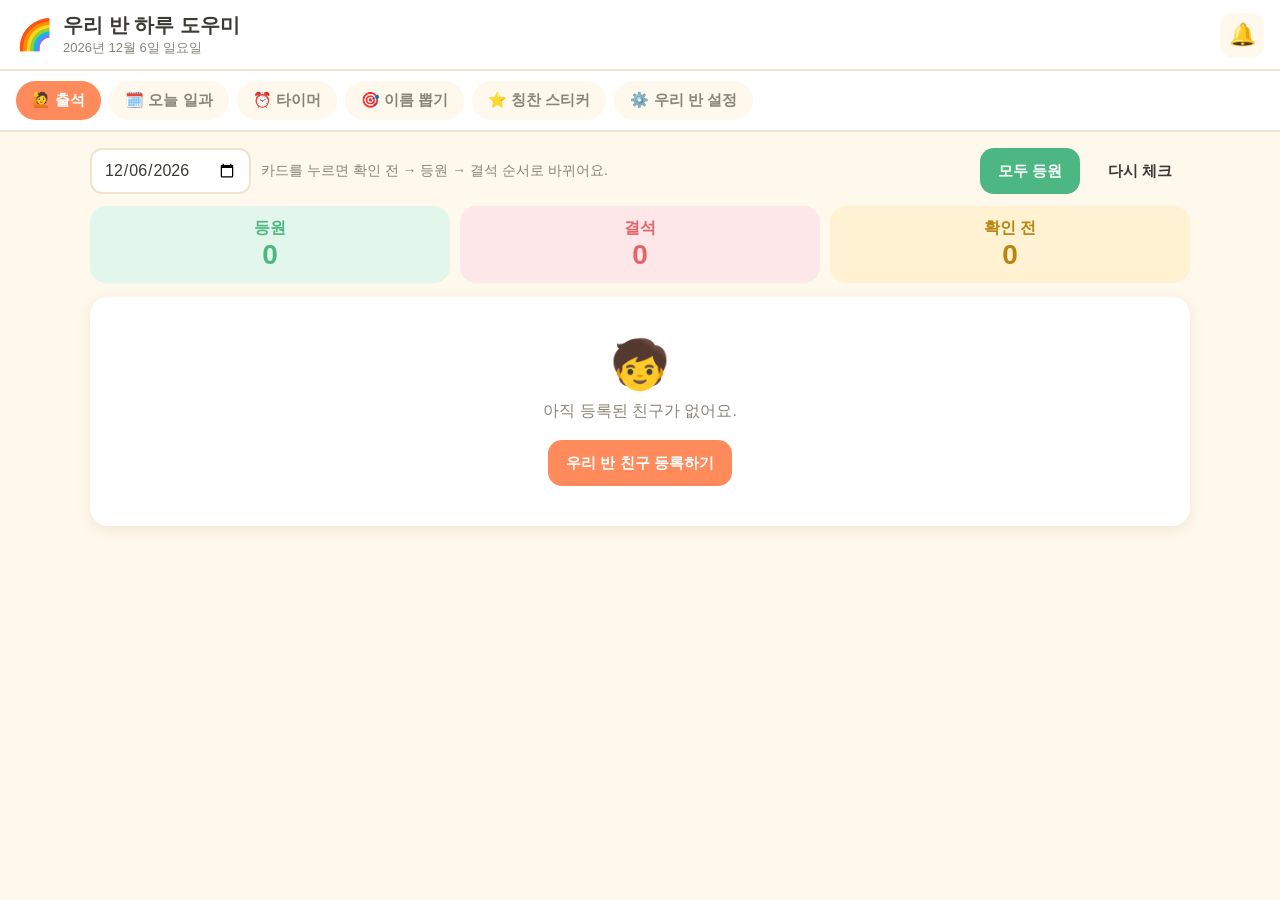
==== kindergarten.html @ 816b8de1 "유치원 교사용 '우리 반 하루 도우미' 앱 추가 출석 체크, 오늘 일과표(그림 카드·크게 보여주기), 시각 타이머, 이름 뽑기, 칭찬 스티커판, 우리 반 명단 설정을 한 화면에 모" ====
<!DOCTYPE html>
<html lang="ko">
<head>
    <meta charset="UTF-8">
    <meta name="viewport" content="width=device-width, initial-scale=1.0">
    <title>우리 반 하루 도우미</title>
    <style>
        :root {
            --bg: #fff8ec;
            --card: #ffffff;
            --ink: #3b3a36;
            --muted: #8a8578;
            --line: #efe4cf;
            --primary: #ff8a5b;
            --primary-dark: #e86f3f;
            --green: #4cb782;
            --green-soft: #e3f6ec;
            --red: #e5646a;
            --red-soft: #fde7e8;
            --yellow: #f4b740;
            --yellow-soft: #fff2d3;
            --blue: #5b9dff;
            --blue-soft: #e5efff;
            --radius: 18px;
            --shadow: 0 4px 14px rgba(120, 90, 40, 0.10);
        }
        * { box-sizing: border-box; }
        html, body { margin: 0; height: 100%; }
        body {
            background: var(--bg);
            color: var(--ink);
            font-family: "Pretendard", "Apple SD Gothic Neo", "Malgun Gothic", "Noto Sans KR", sans-serif;
            touch-action: manipulation;
            -webkit-tap-highlight-color: transparent;
            display: flex;
            flex-direction: column;
        }
        button { font: inherit; color: inherit; cursor: pointer; border: none; background: none; }
        input, select, textarea { font: inherit; color: inherit; }

        /* 상단 */
        header {
            display: flex; align-items: center; justify-content: space-between; gap: 12px;
            padding: 12px 16px; background: var(--card); border-bottom: 2px solid var(--line);
        }
        .brand { display: flex; align-items: center; gap: 10px; min-width: 0; }
        .brand .logo { font-size: 30px; }
        .brand h1 { margin: 0; font-size: 20px; white-space: nowrap; overflow: hidden; text-overflow: ellipsis; }
        .brand .today { font-size: 13px; color: var(--muted); }
        .icon-btn {
            width: 44px; height: 44px; border-radius: 12px; font-size: 22px;
            background: var(--bg); flex-shrink: 0;
        }

        nav {
            display: flex; gap: 8px; padding: 10px 16px; overflow-x: auto;
            background: var(--card); border-bottom: 2px solid var(--line);
        }
        nav button {
            flex-shrink: 0; padding: 10px 16px; border-radius: 999px; font-weight: 700; font-size: 15px;
            background: var(--bg); color: var(--muted);
        }
        nav button.active { background: var(--primary); color: #fff; }

        main { flex: 1; overflow-y: auto; padding: 16px; }
        .panel { display: none; max-width: 1100px; margin: 0 auto; }
        .panel.active { display: block; }

        .card { background: var(--card); border-radius: var(--radius); box-shadow: var(--shadow); padding: 16px; }
        .row { display: flex; gap: 10px; align-items: center; flex-wrap: wrap; }
        .spacer { flex: 1; }
        .section-title { margin: 0 0 12px; font-size: 18px; }
        .hint { color: var(--muted); font-size: 14px; }

        .btn {
            padding: 12px 18px; border-radius: 14px; font-weight: 700; font-size: 15px;
            background: var(--bg); min-height: 46px;
        }
        .btn.primary { background: var(--primary); color: #fff; }
        .btn.primary:active { background: var(--primary-dark); }
        .btn.green { background: var(--green); color: #fff; }
        .btn.red { background: var(--red); color: #fff; }
        .btn.small { padding: 8px 12px; min-height: 38px; font-size: 14px; }

        .empty {
            text-align: center; padding: 40px 16px; color: var(--muted);
        }
        .empty .big { font-size: 48px; display: block; margin-bottom: 8px; }

        /* 출석 */
        .stats { display: grid; grid-template-columns: repeat(3, 1fr); gap: 10px; margin-bottom: 14px; }
        .stat { border-radius: 16px; padding: 12px; text-align: center; font-weight: 700; }
        .stat b { display: block; font-size: 28px; }
        .stat.present { background: var(--green-soft); color: var(--green); }
        .stat.absent { background: var(--red-soft); color: var(--red); }
        .stat.unknown { background: var(--yellow-soft); color: #b98410; }

        .kid-grid { display: grid; grid-template-columns: repeat(auto-fill, minmax(130px, 1fr)); gap: 12px; }
        .kid {
            position: relative; background: var(--card); border-radius: var(--radius); box-shadow: var(--shadow);
            padding: 14px 8px; text-align: center; border: 3px solid transparent; transition: transform .1s;
        }
        .kid:active { transform: scale(0.96); }
        .kid .face { font-size: 44px; line-height: 1.1; }
        .kid .name { font-weight: 800; font-size: 18px; margin-top: 6px; word-break: keep-all; }
        .kid .tag { display: inline-block; margin-top: 6px; padding: 3px 10px; border-radius: 999px; font-size: 13px; font-weight: 700; background: var(--yellow-soft); color: #b98410; }
        .kid.present { border-color: var(--green); }
        .kid.present .tag { background: var(--green-soft); color: var(--green); }
        .kid.absent { border-color: var(--red); opacity: .7; }
        .kid.absent .tag { background: var(--red-soft); color: var(--red); }

        /* 일과표 */
        .schedule-list { display: flex; flex-direction: column; gap: 10px; }
        .sched {
            display: flex; align-items: center; gap: 12px; background: var(--card); border-radius: var(--radius);
            box-shadow: var(--shadow); padding: 12px; border: 3px solid transparent;
        }
        .sched .emoji { font-size: 40px; width: 56px; text-align: center; flex-shrink: 0; }
        .sched .info { flex: 1; min-width: 0; }
        .sched .title { font-weight: 800; font-size: 18px; }
        .sched .time { color: var(--muted); font-size: 14px; }
        .sched.done { opacity: .5; }
        .sched.done .title { text-decoration: line-through; }
        .sched.now { border-color: var(--primary); background: #fff3ec; }
        .sched .now-badge { background: var(--primary); color: #fff; font-size: 12px; font-weight: 800; padding: 3px 8px; border-radius: 999px; margin-left: 6px; vertical-align: middle; }
        .sched .tools { display: flex; gap: 4px; }
        .sched .tools button { width: 38px; height: 38px; border-radius: 10px; background: var(--bg); font-size: 16px; }
        .check {
            width: 44px; height: 44px; border-radius: 50%; border: 3px solid var(--line); font-size: 22px; flex-shrink: 0;
            display: flex; align-items: center; justify-content: center; color: #fff;
        }
        .sched.done .check { background: var(--green); border-color: var(--green); }

        .preset-chips { display: flex; flex-wrap: wrap; gap: 8px; }
        .chip { padding: 8px 12px; border-radius: 999px; background: var(--bg); font-weight: 700; font-size: 14px; }

        .form-grid { display: grid; grid-template-columns: 90px 1fr 130px auto; gap: 8px; align-items: center; }
        .field {
            width: 100%; padding: 10px 12px; border-radius: 12px; border: 2px solid var(--line); background: #fff; min-height: 46px;
        }

        /* 타이머 */
        .timer-wrap { display: grid; grid-template-columns: minmax(0, 1fr) 300px; gap: 16px; }
        .timer-face { display: flex; flex-direction: column; align-items: center; justify-content: center; padding: 24px; }
        .dial {
            --p: 1; --c: var(--green);
            width: min(70vw, 360px); aspect-ratio: 1; border-radius: 50%;
            background: conic-gradient(var(--c) calc(var(--p) * 360deg), #f1ebe0 0);
            display: flex; align-items: center; justify-content: center; transition: background .2s;
        }
        .dial-inner {
            width: 78%; aspect-ratio: 1; border-radius: 50%; background: var(--card);
            display: flex; flex-direction: column; align-items: center; justify-content: center;
        }
        .digits { font-size: clamp(44px, 10vw, 76px); font-weight: 900; font-variant-numeric: tabular-nums; letter-spacing: 1px; }
        .timer-label { font-size: 18px; color: var(--muted); font-weight: 700; margin-top: 4px; text-align: center; padding: 0 12px; }
        .presets { display: grid; grid-template-columns: repeat(3, 1fr); gap: 8px; }
        .presets .btn { padding: 12px 6px; }
        .stepper { display: flex; align-items: center; justify-content: space-between; gap: 8px; }
        .stepper span { font-weight: 800; font-size: 20px; }

        /* 이름 뽑기 */
        .picker-stage {
            display: flex; flex-direction: column; align-items: center; justify-content: center;
            min-height: 300px; text-align: center; padding: 24px;
        }
        .picker-face { font-size: 90px; line-height: 1; }
        .picker-name { font-size: clamp(40px, 9vw, 72px); font-weight: 900; margin-top: 10px; min-height: 1.2em; }
        .picker-name.rolling { color: var(--muted); }
        .picker-name.chosen { color: var(--primary); animation: pop .5s ease; }
        @keyframes pop { 0% { transform: scale(.6); } 60% { transform: scale(1.15); } 100% { transform: scale(1); } }
        .history { display: flex; flex-wrap: wrap; gap: 6px; }
        .toggle { display: flex; align-items: center; gap: 8px; font-weight: 700; font-size: 15px; cursor: pointer; }
        .toggle input { width: 22px; height: 22px; accent-color: var(--primary); }

        /* 칭찬 스티커 */
        .sticker-grid { display: grid; grid-template-columns: repeat(auto-fill, minmax(220px, 1fr)); gap: 12px; }
        .sticker-card { background: var(--card); border-radius: var(--radius); box-shadow: var(--shadow); padding: 14px; }
        .sticker-card.goal { background: #fff6d8; outline: 3px solid var(--yellow); }
        .sticker-head { display: flex; align-items: center; gap: 8px; }
        .sticker-head .face { font-size: 32px; }
        .sticker-head .name { font-weight: 800; font-size: 18px; flex: 1; }
        .sticker-head .count { font-weight: 800; color: var(--primary); }
        .slots { display: grid; grid-template-columns: repeat(5, 1fr); gap: 6px; margin: 10px 0; }
        .slot {
            aspect-ratio: 1; border-radius: 50%; border: 2px dashed var(--line);
            display: flex; align-items: center; justify-content: center; font-size: 22px;
        }
        .slot.on { border: none; background: var(--yellow-soft); }
        .slot.new { animation: pop .45s ease; }
        .sticker-actions { display: flex; gap: 8px; }
        .sticker-actions .btn { flex: 1; }

        /* 설정 */
        .settings-grid { display: grid; grid-template-columns: 1fr 1fr; gap: 16px; }
        .roster { display: flex; flex-direction: column; gap: 8px; max-height: 420px; overflow-y: auto; }
        .roster-item { display: flex; align-items: center; gap: 8px; background: var(--bg); border-radius: 12px; padding: 6px 8px; }
        .roster-item .face { font-size: 26px; width: 40px; height: 40px; border-radius: 10px; background: #fff; }
        .roster-item .name { flex: 1; font-weight: 700; }
        .roster-item button.del { width: 38px; height: 38px; border-radius: 10px; color: var(--red); font-size: 18px; }
        textarea.field { min-height: 120px; resize: vertical; }

        /* 크게 보여주기 */
        .overlay {
            position: fixed; inset: 0; background: var(--bg); z-index: 50; display: none;
            flex-direction: column; align-items: center; justify-content: center; text-align: center; padding: 24px;
        }
        .overlay.show { display: flex; }
        .overlay .close { position: absolute; top: 16px; right: 16px; }
        .show-label { font-size: 26px; font-weight: 800; color: var(--primary); }
        .show-emoji { font-size: min(36vw, 260px); line-height: 1.1; }
        .show-title { font-size: clamp(40px, 9vw, 96px); font-weight: 900; }
        .show-next { margin-top: 18px; font-size: 24px; color: var(--muted); font-weight: 700; }

        .confetti { position: fixed; top: -40px; font-size: 28px; z-index: 60; pointer-events: none; animation: fall linear forwards; }
        @keyframes fall { to { transform: translateY(110vh) rotate(540deg); } }

        .toast {
            position: fixed; left: 50%; bottom: 24px; transform: translateX(-50%) translateY(120px);
            background: var(--ink); color: #fff; padding: 12px 20px; border-radius: 999px; font-weight: 700;
            transition: transform .25s; z-index: 70; max-width: calc(100% - 32px);
        }
        .toast.show { transform: translateX(-50%) translateY(0); }

        @media (max-width: 760px) {
            .timer-wrap, .settings-grid { grid-template-columns: 1fr; }
            .form-grid { grid-template-columns: 70px 1fr; }
            .form-grid .time-field { grid-column: 1 / 2; }
            .form-grid .btn { grid-column: 2 / 3; }
            .sched .tools button { width: 34px; height: 34px; }
            .kid-grid { grid-template-columns: repeat(auto-fill, minmax(104px, 1fr)); }
        }
    </style>
</head>
<body>

<header>
    <div class="brand">
        <span class="logo">🌈</span>
        <div style="min-width:0">
            <h1 id="class-title">우리 반 하루 도우미</h1>
            <div class="today" id="today-label"></div>
        </div>
    </div>
    <button class="icon-btn" id="btn-sound" title="소리 켜기/끄기">🔔</button>
</header>

<nav id="tabs">
    <button data-tab="attendance" class="active">🙋 출석</button>
    <button data-tab="schedule">🗓️ 오늘 일과</button>
    <button data-tab="timer">⏰ 타이머</button>
    <button data-tab="picker">🎯 이름 뽑기</button>
    <button data-tab="stickers">⭐ 칭찬 스티커</button>
    <button data-tab="settings">⚙️ 우리 반 설정</button>
</nav>

<main>
    <!-- 출석 -->
    <section class="panel active" id="panel-attendance">
        <div class="row" style="margin-bottom:12px">
            <input type="date" id="att-date" class="field" style="width:auto">
            <span class="hint">카드를 누르면 확인 전 → 등원 → 결석 순서로 바뀌어요.</span>
            <span class="spacer"></span>
            <button class="btn green" id="btn-all-present">모두 등원</button>
            <button class="btn" id="btn-att-reset">다시 체크</button>
        </div>
        <div class="stats">
            <div class="stat present">등원<b id="cnt-present">0</b></div>
            <div class="stat absent">결석<b id="cnt-absent">0</b></div>
            <div class="stat unknown">확인 전<b id="cnt-unknown">0</b></div>
        </div>
        <div class="kid-grid" id="att-grid"></div>
    </section>

    <!-- 일과표 -->
    <section class="panel" id="panel-schedule">
        <div class="row" style="margin-bottom:12px">
            <h2 class="section-title" style="margin:0">오늘의 일과</h2>
            <span class="spacer"></span>
            <button class="btn" id="btn-sched-reset">체크 모두 지우기</button>
            <button class="btn green" id="btn-sched-next">다음 활동으로 ▶</button>
            <button class="btn primary" id="btn-sched-show">📺 아이들에게 크게 보여주기</button>
        </div>
        <div class="schedule-list" id="sched-list"></div>

        <div class="card" style="margin-top:16px">
            <h3 class="section-title">활동 추가하기</h3>
            <div class="form-grid">
                <input class="field" id="sched-emoji" maxlength="4" placeholder="🧸" style="text-align:center;font-size:22px">
                <input class="field" id="sched-title" maxlength="20" placeholder="활동 이름 (예: 자유놀이)">
                <input class="field time-field" id="sched-time" type="time">
                <button class="btn primary" id="btn-sched-add">추가</button>
            </div>
            <p class="hint" style="margin:12px 0 8px">자주 쓰는 활동을 눌러 바로 넣을 수 있어요.</p>
            <div class="preset-chips" id="sched-presets"></div>
        </div>
    </section>

    <!-- 타이머 -->
    <section class="panel" id="panel-timer">
        <div class="timer-wrap">
            <div class="card timer-face">
                <div class="dial" id="dial">
                    <div class="dial-inner">
                        <div class="digits" id="digits">05:00</div>
                        <div class="timer-label" id="timer-label-view">정리 시간</div>
                    </div>
                </div>
                <div class="row" style="margin-top:20px;justify-content:center">
                    <button class="btn primary" id="btn-timer-start" style="min-width:120px">▶ 시작</button>
                    <button class="btn" id="btn-timer-reset">↺ 처음부터</button>
                    <button class="btn" id="btn-timer-full">📺 크게</button>
                </div>
            </div>
            <div class="card">
                <h3 class="section-title">무엇을 하는 시간인가요?</h3>
                <input class="field" id="timer-label" maxlength="20" value="정리 시간">
                <div class="preset-chips" id="timer-label-presets" style="margin-top:8px"></div>
                <h3 class="section-title" style="margin-top:18px">시간 고르기</h3>
                <div class="presets" id="timer-presets"></div>
                <div class="stepper" style="margin-top:12px">
                    <button class="btn" data-step="-60">− 1분</button>
                    <span id="timer-set">5분</span>
                    <button class="btn" data-step="60">+ 1분</button>
                </div>
                <p class="hint">시간이 줄어들수록 초록 → 노랑 → 빨강으로 바뀌어 아이들이 남은 시간을 눈으로 알 수 있어요.</p>
            </div>
        </div>
    </section>

    <!-- 이름 뽑기 -->
    <section class="panel" id="panel-picker">
        <div class="card picker-stage">
            <div class="picker-face" id="picker-face">🎁</div>
            <div class="picker-name" id="picker-name">누가 뽑힐까요?</div>
            <button class="btn primary" id="btn-pick" style="margin-top:20px;font-size:20px;padding:16px 36px">🎯 뽑기!</button>
        </div>
        <div class="card" style="margin-top:16px">
            <div class="row">
                <label class="toggle"><input type="checkbox" id="pick-present" checked> 등원한 친구만</label>
                <label class="toggle"><input type="checkbox" id="pick-norepeat" checked> 한 번 뽑힌 친구는 빼기</label>
                <span class="spacer"></span>
                <span class="hint" id="pick-remaining"></span>
                <button class="btn small" id="btn-pick-reset">처음부터 다시</button>
            </div>
            <div class="history" id="pick-history" style="margin-top:12px"></div>
        </div>
    </section>

    <!-- 칭찬 스티커 -->
    <section class="panel" id="panel-stickers">
        <div class="row" style="margin-bottom:12px">
            <span class="hint">스티커를 모두 모으면 축하해 주어요!</span>
            <span class="spacer"></span>
            <label class="toggle">목표
                <select class="field" id="sticker-goal" style="width:auto;min-height:40px;padding:6px 10px">
                    <option value="5">5개</option>
                    <option value="10">10개</option>
                    <option value="15">15개</option>
                    <option value="20">20개</option>
                </select>
            </label>
            <label class="toggle">모양
                <select class="field" id="sticker-icon" style="width:auto;min-height:40px;padding:6px 10px">
                    <option>⭐</option><option>❤️</option><option>🌸</option><option>🍎</option><option>🐶</option><option>🚗</option>
                </select>
            </label>
            <button class="btn" id="btn-sticker-reset">모두 비우기</button>
        </div>
        <div class="sticker-grid" id="sticker-grid"></div>
    </section>

    <!-- 설정 -->
    <section class="panel" id="panel-settings">
        <div class="settings-grid">
            <div class="card">
                <h3 class="section-title">우리 반 이름</h3>
                <input class="field" id="class-name" maxlength="20" placeholder="예: 햇살반">
                <h3 class="section-title" style="margin-top:18px">친구 추가하기</h3>
                <p class="hint" style="margin-top:0">한 줄에 한 명씩 이름을 적으면 여러 명을 한꺼번에 넣을 수 있어요.</p>
                <textarea class="field" id="roster-input" placeholder="김하늘&#10;이바다&#10;박구름"></textarea>
                <button class="btn primary" id="btn-roster-add" style="margin-top:8px;width:100%">명단에 추가</button>
            </div>
            <div class="card">
                <div class="row" style="margin-bottom:12px">
                    <h3 class="section-title" style="margin:0">우리 반 친구들 <span id="roster-count" class="hint"></span></h3>
                </div>
                <p class="hint" style="margin-top:0">얼굴 그림을 누르면 다른 동물로 바뀌어요.</p>
                <div class="roster" id="roster"></div>
            </div>
        </div>
        <div class="card" style="margin-top:16px">
            <h3 class="section-title">자료 보관</h3>
            <p class="hint" style="margin-top:0">모든 자료는 이 기기의 브라우저에만 저장됩니다. 다른 기기로 옮기거나 미리 보관하려면 백업 파일을 내려받으세요.</p>
            <div class="row">
                <button class="btn" id="btn-export">💾 백업 파일 내려받기</button>
                <label class="btn" style="display:inline-flex;align-items:center">📂 백업 불러오기
                    <input type="file" id="file-import" accept="application/json" hidden>
                </label>
                <span class="spacer"></span>
                <button class="btn red" id="btn-wipe">모든 자료 지우기</button>
            </div>
        </div>
    </section>
</main>

<!-- 크게 보여주기 화면 -->
<div class="overlay" id="overlay">
    <button class="btn close" id="btn-overlay-close">✕ 닫기</button>
    <div id="overlay-content"></div>
</div>

<div class="toast" id="toast"></div>

<script>
    // ===== 저장소 =====
    const STORE_KEY = 'kgTeacherApp_v1';
    const FACES = ['🐰','🐻','🐼','🐨','🐯','🦁','🐮','🐷','🐸','🐵','🐔','🐧','🐤','🦊','🐱','🐶','🐹','🦄','🐳','🐢','🦋','🐞','🦒','🐘'];
    const SCHED_PRESETS = [
        ['👋','등원'], ['🧸','자유놀이'], ['🧹','정리 정돈'], ['🍪','간식'], ['🗣️','이야기 나누기'],
        ['🎨','미술 활동'], ['🎵','음악·율동'], ['🌳','바깥놀이'], ['🍚','점심'], ['🪥','양치'],
        ['😴','휴식'], ['📚','동화 듣기'], ['🔬','탐구 놀이'], ['🏠','귀가']
    ];
    const DEFAULT_SCHEDULE = [
        ['👋','등원','09:00'], ['🧸','자유놀이','09:10'], ['🧹','정리 정돈','10:00'], ['🍪','간식','10:10'],
        ['🗣️','이야기 나누기','10:30'], ['🌳','바깥놀이','11:00'], ['🍚','점심','12:00'], ['📚','동화 듣기','13:00'], ['🏠','귀가','13:40']
    ];

    const uid = () => Math.random().toString(36).slice(2, 10);
    const pad = n => String(n).padStart(2, '0');
    const dateKey = d => `${d.getFullYear()}-${pad(d.getMonth() + 1)}-${pad(d.getDate())}`;
    const todayKey = () => dateKey(new Date());
    const esc = s => String(s).replace(/[&<>"']/g, c => ({ '&': '&amp;', '<': '&lt;', '>': '&gt;', '"': '&quot;', "'": '&#39;' }[c]));

    function defaultState() {
        return {
            className: '',
            sound: true,
            students: [],
            attendance: {},
            schedule: DEFAULT_SCHEDULE.map(([emoji, title, time]) => ({ id: uid(), emoji, title, time, done: false })),
            scheduleDate: todayKey(),
            stickers: {},
            stickerGoal: 10,
            stickerIcon: '⭐'
        };
    }

    function load() {
        try {
            const raw = localStorage.getItem(STORE_KEY);
            if (raw) return Object.assign(defaultState(), JSON.parse(raw));
        } catch (e) { /* 저장소를 쓸 수 없는 환경에서는 기본값으로 시작 */ }
        return defaultState();
    }

    let state = load();
    function save() {
        try { localStorage.setItem(STORE_KEY, JSON.stringify(state)); } catch (e) { /* 저장 실패 시 화면 동작은 유지 */ }
    }

    // 날짜가 바뀌면 일과 체크를 새로 시작
    if (state.scheduleDate !== todayKey()) {
        state.schedule.forEach(s => s.done = false);
        state.scheduleDate = todayKey();
        save();
    }

    // ===== 공통 =====
    const $ = id => document.getElementById(id);
    let toastTimer;
    function toast(msg) {
        const t = $('toast');
        t.textContent = msg;
        t.classList.add('show');
        clearTimeout(toastTimer);
        toastTimer = setTimeout(() => t.classList.remove('show'), 2000);
    }

    let audioCtx;
    function tone(freq, start, dur, type = 'sine', vol = 0.25) {
        if (!state.sound) return;
        try {
            audioCtx = audioCtx || new (window.AudioContext || window.webkitAudioContext)();
            const o = audioCtx.createOscillator(), g = audioCtx.createGain();
            o.type = type; o.frequency.value = freq;
            const t0 = audioCtx.currentTime + start;
            g.gain.setValueAtTime(0.0001, t0);
            g.gain.exponentialRampToValueAtTime(vol, t0 + 0.02);
            g.gain.exponentialRampToValueAtTime(0.0001, t0 + dur);
            o.connect(g).connect(audioCtx.destination);
            o.start(t0); o.stop(t0 + dur + 0.05);
        } catch (e) { /* 소리를 낼 수 없는 환경 */ }
    }
    const sounds = {
        tick: () => tone(880, 0, 0.05, 'square', 0.05),
        pop: () => { tone(660, 0, 0.12); tone(990, 0.08, 0.15); },
        chime: () => [523, 659, 784, 1047].forEach((f, i) => tone(f, i * 0.18, 0.5)),
        alarm: () => { for (let r = 0; r < 3; r++) [784, 988, 1175].forEach((f, i) => tone(f, r * 0.8 + i * 0.15, 0.4, 'triangle', 0.3)); }
    };

    function confetti(n = 40) {
        const icons = ['🎉','⭐','🌈','🎈','💖','✨'];
        for (let i = 0; i < n; i++) {
            const el = document.createElement('div');
            el.className = 'confetti';
            el.textContent = icons[i % icons.length];
            el.style.left = Math.random() * 100 + 'vw';
            el.style.animationDuration = 2 + Math.random() * 2 + 's';
            el.style.animationDelay = Math.random() * 0.6 + 's';
            document.body.appendChild(el);
            setTimeout(() => el.remove(), 5000);
        }
    }

    function renderHeader() {
        const d = new Date();
        const days = ['일', '월', '화', '수', '목', '금', '토'];
        $('today-label').textContent = `${d.getFullYear()}년 ${d.getMonth() + 1}월 ${d.getDate()}일 ${days[d.getDay()]}요일`;
        $('class-title').textContent = state.className ? `${state.className} 하루 도우미` : '우리 반 하루 도우미';
        $('btn-sound').textContent = state.sound ? '🔔' : '🔕';
    }
    $('btn-sound').onclick = () => {
        state.sound = !state.sound; save(); renderHeader();
        toast(state.sound ? '소리를 켰어요' : '소리를 껐어요');
    };

    // 탭 전환
    $('tabs').addEventListener('click', e => {
        const b = e.target.closest('button[data-tab]');
        if (!b) return;
        document.querySelectorAll('#tabs button').forEach(x => x.classList.toggle('active', x === b));
        document.querySelectorAll('.panel').forEach(p => p.classList.toggle('active', p.id === 'panel-' + b.dataset.tab));
        renderAll();
    });

    function emptyRoster(msg) {
        return `<div class="empty card" style="grid-column:1/-1"><span class="big">🧒</span>${msg}<br><br>
            <button class="btn primary" onclick="document.querySelector('[data-tab=settings]').click()">우리 반 친구 등록하기</button></div>`;
    }

    // ===== 출석 =====
    $('att-date').value = todayKey();
    const attDay = () => {
        const k = $('att-date').value || todayKey();
        return state.attendance[k] || (state.attendance[k] = {});
    };
    const STATUS_LABEL = { present: '등원', absent: '결석', unknown: '확인 전' };

    function renderAttendance() {
        const day = attDay();
        const grid = $('att-grid');
        const cnt = { present: 0, absent: 0, unknown: 0 };
        if (!state.students.length) {
            grid.innerHTML = emptyRoster('아직 등록된 친구가 없어요.');
        } else {
            grid.innerHTML = state.students.map(s => {
                const st = day[s.id] || 'unknown';
                cnt[st]++;
                return `<button class="kid ${st}" data-id="${s.id}">
                    <div class="face">${s.face}</div>
                    <div class="name">${esc(s.name)}</div>
                    <span class="tag">${STATUS_LABEL[st]}</span>
                </button>`;
            }).join('');
        }
        $('cnt-present').textContent = cnt.present;
        $('cnt-absent').textContent = cnt.absent;
        $('cnt-unknown').textContent = cnt.unknown;
    }
    $('att-grid').addEventListener('click', e => {
        const b = e.target.closest('.kid');
        if (!b) return;
        const day = attDay();
        const next = { unknown: 'present', present: 'absent', absent: 'unknown' }[day[b.dataset.id] || 'unknown'];
        if (next === 'unknown') delete day[b.dataset.id]; else day[b.dataset.id] = next;
        if (next === 'present') sounds.pop();
        save(); renderAttendance();
    });
    $('att-date').onchange = renderAttendance;
    $('btn-all-present').onclick = () => {
        const day = attDay();
        state.students.forEach(s => day[s.id] = 'present');
        save(); renderAttendance(); sounds.chime();
    };
    $('btn-att-reset').onclick = () => {
        if (!confirm('이 날짜의 출석 체크를 모두 지울까요?')) return;
        state.attendance[$('att-date').value || todayKey()] = {};
        save(); renderAttendance();
    };

    // ===== 일과표 =====
    const currentIndex = () => state.schedule.findIndex(s => !s.done);

    function renderSchedule() {
        const list = $('sched-list');
        const cur = currentIndex();
        if (!state.schedule.length) {
            list.innerHTML = `<div class="empty card"><span class="big">🗓️</span>아래에서 오늘 할 활동을 추가해 주세요.</div>`;
            return;
        }
        list.innerHTML = state.schedule.map((s, i) => `
            <div class="sched ${s.done ? 'done' : ''} ${i === cur ? 'now' : ''}" data-id="${s.id}">
                <button class="check" data-act="toggle" title="완료 표시">${s.done ? '✓' : ''}</button>
                <div class="emoji">${esc(s.emoji)}</div>
                <div class="info">
                    <div class="title">${esc(s.title)}${i === cur ? '<span class="now-badge">지금</span>' : ''}</div>
                    <div class="time">${s.time ? esc(s.time) : '시간 미정'}</div>
                </div>
                <div class="tools">
                    <button data-act="up" title="위로">▲</button>
                    <button data-act="down" title="아래로">▼</button>
                    <button data-act="del" title="삭제">🗑️</button>
                </div>
            </div>`).join('');
    }
    $('sched-list').addEventListener('click', e => {
        const b = e.target.closest('button[data-act]');
        if (!b) return;
        const i = state.schedule.findIndex(s => s.id === b.closest('.sched').dataset.id);
        const item = state.schedule[i];
        const act = b.dataset.act;
        if (act === 'toggle') { item.done = !item.done; if (item.done) sounds.pop(); }
        if (act === 'up' && i > 0) [state.schedule[i - 1], state.schedule[i]] = [state.schedule[i], state.schedule[i - 1]];
        if (act === 'down' && i < state.schedule.length - 1) [state.schedule[i + 1], state.schedule[i]] = [state.schedule[i], state.schedule[i + 1]];
        if (act === 'del') {
            if (!confirm(`'${item.title}' 활동을 지울까요?`)) return;
            state.schedule.splice(i, 1);
        }
        save(); renderSchedule();
    });

    function addSchedule(emoji, title, time) {
        title = title.trim();
        if (!title) { toast('활동 이름을 적어 주세요'); return; }
        state.schedule.push({ id: uid(), emoji: emoji.trim() || '📌', title, time: time || '', done: false });
        state.schedule.sort((a, b) => (a.time || '99:99').localeCompare(b.time || '99:99'));
        save(); renderSchedule();
        toast(`'${title}' 활동을 넣었어요`);
    }
    $('btn-sched-add').onclick = () => {
        addSchedule($('sched-emoji').value, $('sched-title').value, $('sched-time').value);
        $('sched-emoji').value = ''; $('sched-title').value = ''; $('sched-time').value = '';
    };
    $('sched-presets').innerHTML = SCHED_PRESETS.map(([e, t]) => `<button class="chip" data-e="${e}" data-t="${t}">${e} ${t}</button>`).join('');
    $('sched-presets').addEventListener('click', e => {
        const b = e.target.closest('.chip');
        if (!b) return;
        $('sched-emoji').value = b.dataset.e;
        $('sched-title').value = b.dataset.t;
        $('sched-time').focus();
    });
    $('btn-sched-next').onclick = () => {
        const i = currentIndex();
        if (i === -1) { toast('오늘 일과를 모두 마쳤어요!'); return; }
        state.schedule[i].done = true;
        save(); renderSchedule(); sounds.chime();
        if (currentIndex() === -1) confetti();
        if ($('overlay').classList.contains('show') && overlayMode === 'schedule') showSchedule();
    };
    $('btn-sched-reset').onclick = () => { state.schedule.forEach(s => s.done = false); save(); renderSchedule(); };

    // ===== 크게 보여주기 =====
    let overlayMode = null;
    function openOverlay(mode) {
        overlayMode = mode;
        $('overlay').classList.add('show');
        if (document.documentElement.requestFullscreen) document.documentElement.requestFullscreen().catch(() => {});
    }
    function closeOverlay() {
        overlayMode = null;
        $('overlay').classList.remove('show');
        if (document.fullscreenElement) document.exitFullscreen().catch(() => {});
    }
    $('btn-overlay-close').onclick = closeOverlay;

    function showSchedule() {
        const i = currentIndex();
        const c = $('overlay-content');
        if (i === -1) {
            c.innerHTML = `<div class="show-emoji">🎉</div><div class="show-title">오늘도 참 잘했어요!</div>`;
        } else {
            const s = state.schedule[i], n = state.schedule[i + 1];
            c.innerHTML = `<div class="show-label">지금은</div>
                <div class="show-emoji">${esc(s.emoji)}</div>
                <div class="show-title">${esc(s.title)}</div>
                ${n ? `<div class="show-next">다음은 ${esc(n.emoji)} ${esc(n.title)}</div>` : ''}
                <button class="btn green" style="margin-top:24px;font-size:20px" onclick="document.getElementById('btn-sched-next').click()">다 했어요! ▶</button>`;
        }
    }
    $('btn-sched-show').onclick = () => { openOverlay('schedule'); showSchedule(); };

    // ===== 타이머 =====
    const timer = { total: 300, remain: 300, endAt: 0, running: false, handle: null };

    function fmt(sec) {
        sec = Math.max(0, Math.ceil(sec));
        return `${pad(Math.floor(sec / 60))}:${pad(sec % 60)}`;
    }
    function renderTimer() {
        const p = timer.total ? timer.remain / timer.total : 0;
        const color = p > 0.5 ? 'var(--green)' : p > 0.2 ? 'var(--yellow)' : 'var(--red)';
        const label = $('timer-label').value.trim() || '타이머';
        document.querySelectorAll('.dial').forEach(d => { d.style.setProperty('--p', p); d.style.setProperty('--c', color); });
        document.querySelectorAll('.digits').forEach(d => d.textContent = fmt(timer.remain));
        document.querySelectorAll('.timer-label-text').forEach(d => d.textContent = label);
        $('timer-label-view').textContent = label;
        $('timer-set').textContent = `${Math.round(timer.total / 60)}분`;
        const startText = timer.running ? '⏸ 잠깐 멈춤' : (timer.remain < timer.total && timer.remain > 0 ? '▶ 계속하기' : '▶ 시작');
        document.querySelectorAll('.timer-start').forEach(b => b.textContent = startText);
        $('btn-timer-start').textContent = startText;
    }
    function setTimer(sec) {
        stopTimer();
        timer.total = timer.remain = Math.min(Math.max(sec, 60), 3600);
        renderTimer();
    }
    function stopTimer() {
        timer.running = false;
        clearInterval(timer.handle);
    }
    function startTimer() {
        if (timer.remain <= 0) timer.remain = timer.total;
        timer.running = true;
        timer.endAt = Date.now() + timer.remain * 1000;
        let lastSec = Math.ceil(timer.remain);
        timer.handle = setInterval(() => {
            timer.remain = (timer.endAt - Date.now()) / 1000;
            const sec = Math.ceil(timer.remain);
            if (sec !== lastSec && sec <= 5 && sec > 0) sounds.tick();
            lastSec = sec;
            if (timer.remain <= 0) {
                timer.remain = 0;
                stopTimer();
                sounds.alarm();
                confetti(25);
                toast(`⏰ ${$('timer-label').value.trim() || '타이머'} 끝!`);
            }
            renderTimer();
        }, 200);
        renderTimer();
    }
    function toggleTimer() { timer.running ? (stopTimer(), renderTimer()) : startTimer(); }

    $('timer-presets').innerHTML = [1, 2, 3, 5, 10, 15, 20, 30, 40].map(m => `<button class="btn" data-min="${m}">${m}분</button>`).join('');
    $('timer-presets').addEventListener('click', e => {
        const b = e.target.closest('[data-min]');
        if (b) setTimer(+b.dataset.min * 60);
    });
    document.querySelectorAll('[data-step]').forEach(b => b.onclick = () => setTimer(timer.total + +b.dataset.step));
    $('timer-label-presets').innerHTML = ['정리 시간', '손 씻기', '간식 먹기', '자유놀이', '조용히 쉬기', '양치하기']
        .map(t => `<button class="chip">${t}</button>`).join('');
    $('timer-label-presets').addEventListener('click', e => {
        const b = e.target.closest('.chip');
        if (b) { $('timer-label').value = b.textContent; renderTimer(); }
    });
    $('timer-label').oninput = renderTimer;
    $('btn-timer-start').onclick = toggleTimer;
    $('btn-timer-reset').onclick = () => setTimer(timer.total);
    $('btn-timer-full').onclick = () => {
        openOverlay('timer');
        $('overlay-content').innerHTML = `
            <div class="show-label timer-label-text"></div>
            <div class="dial" style="width:min(80vw,70vh);margin-top:16px">
                <div class="dial-inner"><div class="digits" style="font-size:clamp(60px,14vw,150px)"></div></div>
            </div>
            <div class="row" style="margin-top:24px;justify-content:center">
                <button class="btn primary timer-start" style="font-size:20px;min-width:160px" onclick="toggleTimer()"></button>
                <button class="btn" style="font-size:20px" onclick="document.getElementById('btn-timer-reset').click()">↺ 처음부터</button>
            </div>`;
        renderTimer();
    };

    // ===== 이름 뽑기 =====
    let picked = [];
    let rolling = false;
    function pickPool() {
        let pool = state.students;
        if ($('pick-present').checked) {
            const day = state.attendance[todayKey()] || {};
            const present = pool.filter(s => day[s.id] === 'present');
            if (present.length) pool = present;
        }
        if ($('pick-norepeat').checked) pool = pool.filter(s => !picked.includes(s.id));
        return pool;
    }
    function renderPicker() {
        const pool = pickPool();
        $('pick-remaining').textContent = state.students.length ? `뽑을 수 있는 친구 ${pool.length}명` : '';
        $('pick-history').innerHTML = picked.map((id, i) => {
            const s = state.students.find(x => x.id === id);
            return s ? `<span class="chip">${i + 1}. ${s.face} ${esc(s.name)}</span>` : '';
        }).join('');
    }
    $('btn-pick').onclick = () => {
        if (rolling) return;
        if (!state.students.length) { toast('먼저 우리 반 친구를 등록해 주세요'); return; }
        const pool = pickPool();
        if (!pool.length) { toast('모든 친구가 뽑혔어요! "처음부터 다시"를 눌러 주세요'); return; }
        rolling = true;
        const nameEl = $('picker-name'), faceEl = $('picker-face');
        nameEl.className = 'picker-name rolling';
        const winner = pool[Math.floor(Math.random() * pool.length)];
        let delay = 50, elapsed = 0;
        (function spin() {
            const s = pool[Math.floor(Math.random() * pool.length)];
            nameEl.textContent = s.name; faceEl.textContent = s.face;
            sounds.tick();
            elapsed += delay; delay *= 1.12;
            if (elapsed < 2200) { setTimeout(spin, delay); return; }
            nameEl.textContent = winner.name; faceEl.textContent = winner.face;
            nameEl.className = 'picker-name chosen';
            picked.push(winner.id);
            sounds.chime(); confetti(20);
            rolling = false;
            renderPicker();
        })();
    };
    $('btn-pick-reset').onclick = () => {
        picked = [];
        $('picker-name').textContent = '누가 뽑힐까요?'; $('picker-name').className = 'picker-name';
        $('picker-face').textContent = '🎁';
        renderPicker();
    };
    $('pick-present').onchange = $('pick-norepeat').onchange = renderPicker;

    // ===== 칭찬 스티커 =====
    let lastSticker = null;
    function renderStickers() {
        const grid = $('sticker-grid');
        const goal = state.stickerGoal;
        $('sticker-goal').value = goal;
        $('sticker-icon').value = state.stickerIcon;
        if (!state.students.length) { grid.innerHTML = emptyRoster('친구를 등록하면 스티커판이 만들어져요.'); return; }
        grid.innerHTML = state.students.map(s => {
            const n = state.stickers[s.id] || 0;
            const slots = Array.from({ length: goal }, (_, i) => {
                const on = i < n;
                const isNew = lastSticker === s.id && i === n - 1;
                return `<div class="slot ${on ? 'on' : ''} ${isNew ? 'new' : ''}">${on ? state.stickerIcon : ''}</div>`;
            }).join('');
            return `<div class="sticker-card ${n >= goal ? 'goal' : ''}" data-id="${s.id}">
                <div class="sticker-head">
                    <span class="face">${s.face}</span><span class="name">${esc(s.name)}</span>
                    <span class="count">${n >= goal ? '🏆 ' : ''}${n}/${goal}</span>
                </div>
                <div class="slots">${slots}</div>
                <div class="sticker-actions">
                    <button class="btn small" data-act="minus">− 빼기</button>
                    <button class="btn small primary" data-act="plus">+ 붙이기</button>
                </div>
            </div>`;
        }).join('');
        lastSticker = null;
    }
    $('sticker-grid').addEventListener('click', e => {
        const b = e.target.closest('button[data-act]');
        if (!b) return;
        const id = b.closest('.sticker-card').dataset.id;
        const n = state.stickers[id] || 0;
        const goal = state.stickerGoal;
        if (b.dataset.act === 'plus') {
            if (n >= goal) { toast('이미 스티커판을 다 채웠어요! 🏆'); return; }
            state.stickers[id] = n + 1;
            lastSticker = id;
            if (n + 1 === goal) {
                const s = state.students.find(x => x.id === id);
                sounds.alarm(); confetti(60);
                toast(`🎉 ${s.name} 친구가 스티커를 모두 모았어요!`);
            } else sounds.pop();
        } else {
            state.stickers[id] = Math.max(0, n - 1);
        }
        save(); renderStickers();
    });
    $('sticker-goal').onchange = () => { state.stickerGoal = +$('sticker-goal').value; save(); renderStickers(); };
    $('sticker-icon').onchange = () => { state.stickerIcon = $('sticker-icon').value; save(); renderStickers(); };
    $('btn-sticker-reset').onclick = () => {
        if (!confirm('모든 친구의 스티커를 비울까요?')) return;
        state.stickers = {}; save(); renderStickers();
    };

    // ===== 설정 =====
    function renderSettings() {
        $('class-name').value = state.className;
        $('roster-count').textContent = `(${state.students.length}명)`;
        $('roster').innerHTML = state.students.length ? state.students.map(s => `
            <div class="roster-item" data-id="${s.id}">
                <button class="face" data-act="face" title="얼굴 바꾸기">${s.face}</button>
                <span class="name">${esc(s.name)}</span>
                <button class="del" data-act="del" title="명단에서 빼기">✕</button>
            </div>`).join('') : '<p class="hint">왼쪽에서 친구 이름을 넣어 주세요.</p>';
    }
    $('class-name').oninput = () => { state.className = $('class-name').value.trim(); save(); renderHeader(); };
    $('btn-roster-add').onclick = () => {
        const used = new Set(state.students.map(s => s.name));
        const names = $('roster-input').value.split(/\n|,/).map(x => x.trim()).filter(x => x && !used.has(x));
        if (!names.length) { toast('새로 넣을 이름이 없어요'); return; }
        names.forEach(name => {
            used.add(name);
            state.students.push({ id: uid(), name: name.slice(0, 12), face: FACES[state.students.length % FACES.length] });
        });
        $('roster-input').value = '';
        save(); renderSettings(); renderHeader();
        toast(`${names.length}명을 명단에 넣었어요`);
    };
    $('roster').addEventListener('click', e => {
        const b = e.target.closest('button[data-act]');
        if (!b) return;
        const id = b.closest('.roster-item').dataset.id;
        const s = state.students.find(x => x.id === id);
        if (b.dataset.act === 'face') {
            s.face = FACES[(FACES.indexOf(s.face) + 1) % FACES.length];
        } else {
            if (!confirm(`${s.name} 친구를 명단에서 뺄까요? 출석·스티커 기록도 함께 지워져요.`)) return;
            state.students = state.students.filter(x => x.id !== id);
            delete state.stickers[id];
            Object.values(state.attendance).forEach(day => delete day[id]);
            picked = picked.filter(x => x !== id);
        }
        save(); renderSettings();
    });
    $('btn-export').onclick = () => {
        const blob = new Blob([JSON.stringify(state, null, 2)], { type: 'application/json' });
        const a = document.createElement('a');
        a.href = URL.createObjectURL(blob);
        a.download = `우리반도우미_백업_${todayKey()}.json`;
        a.click();
        setTimeout(() => URL.revokeObjectURL(a.href), 1000);
    };
    $('file-import').onchange = e => {
        const file = e.target.files[0];
        if (!file) return;
        const reader = new FileReader();
        reader.onload = () => {
            try {
                const data = JSON.parse(reader.result);
                if (!Array.isArray(data.students)) throw new Error('형식 오류');
                if (!confirm('지금 자료를 백업 파일 내용으로 바꿀까요?')) return;
                state = Object.assign(defaultState(), data);
                save(); renderAll(); toast('백업을 불러왔어요');
            } catch (err) { toast('백업 파일을 읽을 수 없어요'); }
            e.target.value = '';
        };
        reader.readAsText(file);
    };
    $('btn-wipe').onclick = () => {
        if (!confirm('명단, 출석, 일과, 스티커 기록이 모두 지워집니다. 계속할까요?')) return;
        state = defaultState(); picked = [];
        save(); renderAll(); toast('모든 자료를 지웠어요');
    };

    // ===== 시작 =====
    function renderAll() {
        renderHeader();
        renderAttendance();
        renderSchedule();
        renderTimer();
        renderPicker();
        renderStickers();
        renderSettings();
    }
    renderAll();
</script>
</body>
</html>
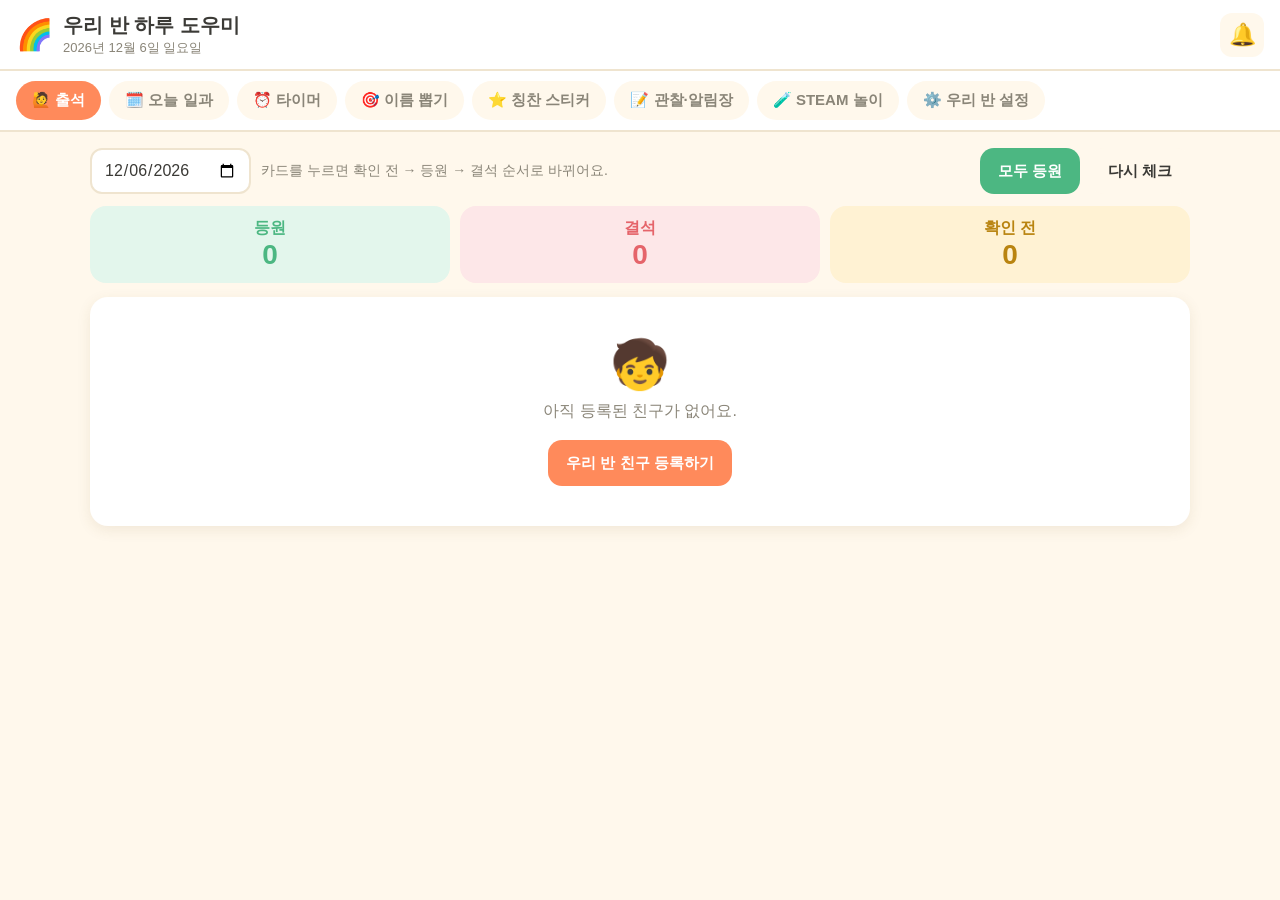
==== commit f7aba4bd: "관찰·알림장 탭과 STEAM 놀이 탭 추가 - 관찰 기록: 누리과정 5개 영역 태그, 자주 쓰는 관찰 문장, 영역별 기록 수 막대 - 알림장: 일과·관찰 기록·전달 사항을 모아 보" ====
--- a/kindergarten.html
+++ b/kindergarten.html
@@ -222,6 +222,76 @@
         }
         .toast.show { transform: translateX(-50%) translateY(0); }
 
+        /* 관찰·알림장 */
+        .obs-grid { display: grid; grid-template-columns: minmax(0, 1fr) minmax(0, 1fr); gap: 16px; }
+        .kid-pick { display: flex; flex-wrap: wrap; gap: 6px; }
+        .kid-pick button { padding: 6px 10px; border-radius: 12px; background: var(--bg); font-weight: 700; border: 2px solid transparent; }
+        .kid-pick button.on { border-color: var(--primary); background: #fff3ec; }
+        .area-chips { display: flex; flex-wrap: wrap; gap: 6px; }
+        .area { padding: 7px 12px; border-radius: 999px; font-weight: 800; font-size: 14px; border: 2px solid var(--a); color: var(--a); background: #fff; }
+        .area.on { background: var(--a); color: #fff; }
+        .area-tag { display: inline-block; padding: 2px 8px; border-radius: 999px; font-size: 12px; font-weight: 800; color: #fff; background: var(--a); margin-right: 4px; }
+        .phrases { display: flex; flex-direction: column; gap: 6px; max-height: 190px; overflow-y: auto; }
+        .phrases button { text-align: left; padding: 8px 10px; border-radius: 10px; background: var(--bg); font-size: 14px; }
+        .obs-list { display: flex; flex-direction: column; gap: 8px; max-height: 460px; overflow-y: auto; }
+        .obs-item { background: var(--bg); border-radius: 12px; padding: 10px 12px; }
+        .obs-item .meta { display: flex; align-items: center; gap: 6px; flex-wrap: wrap; font-size: 13px; color: var(--muted); }
+        .obs-item .meta b { color: var(--ink); font-size: 15px; }
+        .obs-item .text { margin-top: 6px; white-space: pre-wrap; word-break: keep-all; }
+        .obs-item .del { margin-left: auto; color: var(--red); font-size: 14px; padding: 4px 8px; }
+        .balance { display: grid; grid-template-columns: 110px 1fr 28px; gap: 6px 8px; align-items: center; font-size: 14px; font-weight: 700; }
+        .bar { height: 14px; border-radius: 999px; background: #f1ebe0; overflow: hidden; }
+        .bar i { display: block; height: 100%; background: var(--a); border-radius: 999px; }
+        .notice-grid { display: grid; grid-template-columns: minmax(0, 1fr) minmax(0, 1fr); gap: 16px; }
+        .stack { display: flex; flex-direction: column; gap: 8px; }
+        textarea.notice-out { min-height: 340px; line-height: 1.6; }
+
+        /* STEAM 놀이 */
+        .seg { display: flex; gap: 8px; flex-wrap: wrap; margin-bottom: 12px; }
+        .seg button { padding: 12px 18px; border-radius: 14px; font-weight: 800; font-size: 16px; background: var(--card); box-shadow: var(--shadow); }
+        .seg button.on { background: var(--blue); color: #fff; }
+        .steam-act { display: none; }
+        .steam-act.on { display: block; }
+        #panel-steam:fullscreen { background: var(--bg); overflow-y: auto; padding: 16px; max-width: none; }
+        .tip { margin-top: 16px; background: var(--blue-soft); border-radius: var(--radius); padding: 14px 16px; font-size: 15px; line-height: 1.6; }
+        .tip h4 { margin: 0 0 6px; color: var(--blue); }
+        .tip ul { margin: 4px 0 0; padding-left: 20px; }
+
+        .mix-stage { display: flex; flex-direction: column; align-items: center; gap: 18px; padding: 20px; }
+        .pots { display: flex; gap: 14px; flex-wrap: wrap; justify-content: center; }
+        .pot { width: 78px; height: 78px; border-radius: 50%; background: var(--pc); box-shadow: inset 0 -6px 0 rgba(0,0,0,.12), var(--shadow); border: 4px solid #fff; font-weight: 800; font-size: 14px; color: #fff; text-shadow: 0 1px 2px rgba(0,0,0,.35); }
+        .pot:active { transform: scale(.92); }
+        .bowl-wrap { position: relative; width: min(64vw, 260px); aspect-ratio: 1; }
+        .bowl { width: 100%; height: 100%; border-radius: 50%; border: 10px solid #e9dfcc; background: #fdfaf4; transition: background .5s; box-shadow: inset 0 10px 24px rgba(0,0,0,.10); }
+        .drop { position: absolute; left: 50%; top: -30px; width: 26px; height: 26px; margin-left: -13px; border-radius: 50% 50% 50% 0; transform: rotate(-45deg); animation: dropfall .5s ease-in forwards; }
+        @keyframes dropfall { to { top: 45%; opacity: 0; } }
+        .mix-name { font-size: clamp(28px, 6vw, 44px); font-weight: 900; text-align: center; }
+        .mix-count { color: var(--muted); font-weight: 700; text-align: center; }
+        .swatches { display: flex; flex-wrap: wrap; gap: 8px; justify-content: center; }
+        .swatch { width: 44px; height: 44px; border-radius: 12px; border: 3px solid #fff; box-shadow: var(--shadow); }
+
+        .xylo { display: flex; gap: 8px; align-items: flex-end; justify-content: center; padding: 20px 8px; touch-action: none; user-select: none; }
+        .bar-key { flex: 1; max-width: 80px; border-radius: 14px; background: var(--kc); color: #fff; font-weight: 900; font-size: 20px; display: flex; align-items: flex-end; justify-content: center; padding-bottom: 12px; box-shadow: inset 0 -8px 0 rgba(0,0,0,.15); text-shadow: 0 1px 2px rgba(0,0,0,.3); transition: transform .08s; }
+        .bar-key.hit { transform: translateY(6px) scale(.97); filter: brightness(1.15); }
+        .wave-pad { width: 100%; height: 280px; border-radius: var(--radius); background: #1f2a44; touch-action: none; display: block; cursor: crosshair; }
+        .wave-info { display: flex; justify-content: space-between; color: var(--muted); font-weight: 700; margin-top: 8px; font-size: 14px; }
+
+        .pattern-stage { text-align: center; padding: 24px 12px; }
+        .pattern-row { display: flex; flex-wrap: wrap; justify-content: center; gap: 8px; font-size: clamp(36px, 8vw, 64px); }
+        .pattern-row .q { width: 1.3em; height: 1.3em; border-radius: 16px; border: 4px dashed var(--primary); display: flex; align-items: center; justify-content: center; color: var(--primary); font-weight: 900; font-size: .7em; }
+        .choices { display: flex; justify-content: center; gap: 14px; margin-top: 24px; flex-wrap: wrap; }
+        .choices button { font-size: clamp(40px, 9vw, 64px); width: 1.8em; height: 1.8em; border-radius: 22px; background: var(--card); box-shadow: var(--shadow); }
+        .choices button.wrong { animation: shake .4s; background: var(--red-soft); }
+        .choices button.right { background: var(--green-soft); }
+        @keyframes shake { 25% { transform: translateX(-8px); } 75% { transform: translateX(8px); } }
+        .pattern-msg { min-height: 1.6em; margin-top: 16px; font-size: 22px; font-weight: 800; }
+
+        @media (max-width: 760px) {
+            .obs-grid, .notice-grid { grid-template-columns: 1fr; }
+            .pot { width: 62px; height: 62px; font-size: 12px; }
+            .bar-key { font-size: 15px; }
+        }
+
         @media (max-width: 760px) {
             .timer-wrap, .settings-grid { grid-template-columns: 1fr; }
             .form-grid { grid-template-columns: 70px 1fr; }
@@ -251,6 +321,8 @@
     <button data-tab="timer">⏰ 타이머</button>
     <button data-tab="picker">🎯 이름 뽑기</button>
     <button data-tab="stickers">⭐ 칭찬 스티커</button>
+    <button data-tab="observe">📝 관찰·알림장</button>
+    <button data-tab="steam">🧪 STEAM 놀이</button>
     <button data-tab="settings">⚙️ 우리 반 설정</button>
 </nav>
 
@@ -370,6 +442,153 @@
         <div class="sticker-grid" id="sticker-grid"></div>
     </section>
 
+    <!-- 관찰·알림장 -->
+    <section class="panel" id="panel-observe">
+        <div class="seg" id="obs-seg">
+            <button data-sub="obs-write" class="on">📝 관찰 기록</button>
+            <button data-sub="obs-notice">💌 알림장 만들기</button>
+        </div>
+
+        <div class="steam-act on" id="obs-write">
+            <div class="obs-grid">
+                <div class="card stack">
+                    <h3 class="section-title" style="margin:0">관찰 기록 쓰기</h3>
+                    <div class="row">
+                        <input type="date" id="obs-date" class="field" style="width:auto">
+                        <span class="hint">관찰한 친구를 눌러 주세요. 여러 명을 함께 고를 수 있어요.</span>
+                    </div>
+                    <div class="kid-pick" id="obs-kids"></div>
+                    <div class="hint" style="font-weight:700">누리과정 영역</div>
+                    <div class="area-chips" id="obs-areas"></div>
+                    <textarea class="field" id="obs-text" maxlength="500" placeholder="본 그대로 적어 주세요. 예) 블록을 높이 쌓다 무너지자 아래를 넓게 바꾸어 다시 쌓았어요."></textarea>
+                    <div class="hint">자주 쓰는 관찰 문장 (누르면 위에 이어서 적혀요)</div>
+                    <div class="phrases" id="obs-phrases"></div>
+                    <button class="btn primary" id="btn-obs-save">기록 저장</button>
+                </div>
+                <div class="card stack">
+                    <div class="row">
+                        <h3 class="section-title" style="margin:0">기록 모아보기</h3>
+                        <span class="spacer"></span>
+                        <select class="field" id="obs-filter-kid" style="width:auto;min-height:40px;padding:6px 10px"></select>
+                        <select class="field" id="obs-filter-area" style="width:auto;min-height:40px;padding:6px 10px"></select>
+                    </div>
+                    <div>
+                        <div class="hint" style="margin-bottom:6px">영역별 기록 수 · 적게 기록된 영역을 한눈에 볼 수 있어요</div>
+                        <div class="balance" id="obs-balance"></div>
+                    </div>
+                    <div class="obs-list" id="obs-list"></div>
+                </div>
+            </div>
+        </div>
+
+        <div class="steam-act" id="obs-notice">
+            <div class="notice-grid">
+                <div class="card stack">
+                    <h3 class="section-title" style="margin:0">알림장 재료 고르기</h3>
+                    <div class="row">
+                        <input type="date" id="notice-date" class="field" style="width:auto">
+                        <select class="field" id="notice-kid" style="width:auto;flex:1"></select>
+                    </div>
+                    <label class="toggle"><input type="checkbox" id="notice-sched" checked> 오늘의 일과 넣기</label>
+                    <label class="toggle"><input type="checkbox" id="notice-obs" checked> 이 날의 관찰 기록 넣기 (친구를 골랐을 때)</label>
+                    <div class="hint" style="font-weight:700">오늘의 놀이 이야기 (반 전체)</div>
+                    <textarea class="field" id="notice-play" maxlength="400" placeholder="예) 오늘은 가을 나뭇잎을 모아 색깔별로 나누어 보았어요."></textarea>
+                    <div class="hint" style="font-weight:700">알려 드려요</div>
+                    <textarea class="field" id="notice-info" maxlength="400" placeholder="예) 금요일은 현장체험학습이 있어요. 편한 신발을 신겨 보내 주세요."></textarea>
+                    <div class="hint" style="font-weight:700">준비물</div>
+                    <input class="field" id="notice-items" maxlength="100" placeholder="예) 여벌 옷, 물통">
+                    <button class="btn primary" id="btn-notice-make">✨ 알림장 글 만들기</button>
+                </div>
+                <div class="card stack">
+                    <div class="row">
+                        <h3 class="section-title" style="margin:0">완성된 알림장</h3>
+                        <span class="spacer"></span>
+                        <button class="btn green" id="btn-notice-copy">📋 복사하기</button>
+                    </div>
+                    <p class="hint" style="margin:0">아래 글은 자유롭게 고칠 수 있어요. 복사해서 학부모 알림 앱이나 문자에 붙여 넣으세요.</p>
+                    <textarea class="field notice-out" id="notice-out"></textarea>
+                </div>
+            </div>
+        </div>
+    </section>
+
+    <!-- STEAM 놀이 -->
+    <section class="panel" id="panel-steam">
+        <div class="seg" id="steam-seg">
+            <button data-sub="act-mix" class="on">🎨 색 섞기</button>
+            <button data-sub="act-sound">🎵 소리 탐색</button>
+            <button data-sub="act-pattern">🔷 패턴 놀이</button>
+            <span class="spacer"></span>
+            <button id="btn-steam-full" style="background:var(--primary);color:#fff">📺 전체 화면</button>
+        </div>
+
+        <div class="steam-act on" id="act-mix">
+            <div class="card mix-stage">
+                <div class="pots" id="pots"></div>
+                <div class="bowl-wrap" id="bowl-wrap"><div class="bowl" id="bowl"></div></div>
+                <div>
+                    <div class="mix-name" id="mix-name">물감을 넣어 보세요</div>
+                    <div class="mix-count" id="mix-count"></div>
+                </div>
+                <div class="row" style="justify-content:center">
+                    <button class="btn" id="btn-mix-clear">🫧 그릇 비우기</button>
+                    <button class="btn primary" id="btn-mix-keep">💾 내가 만든 색 모으기</button>
+                </div>
+                <div class="swatches" id="swatches"></div>
+            </div>
+            <div class="tip">
+                <h4>👩‍🏫 교사 도움말 · 예술경험, 자연탐구</h4>
+                <ul>
+                    <li>섞기 전에 먼저 물어보세요. "빨강과 노랑을 섞으면 어떤 색이 될까?"</li>
+                    <li>같은 두 색이라도 방울 수를 바꾸면 색이 달라져요. "노랑을 더 넣으면 어떻게 될까?"</li>
+                    <li>하양을 넣으면 색이 연해져요. 분홍, 하늘색을 만들어 보며 밝기를 탐색해요.</li>
+                    <li>화면 놀이 뒤에는 실제 물감, 셀로판지, 색 물을 섞어 보며 결과를 비교해 보세요.</li>
+                </ul>
+            </div>
+        </div>
+
+        <div class="steam-act" id="act-sound">
+            <div class="card">
+                <h3 class="section-title">🎹 실로폰 · 막대가 짧을수록 어떤 소리가 날까?</h3>
+                <div class="xylo" id="xylo"></div>
+            </div>
+            <div class="card" style="margin-top:16px">
+                <h3 class="section-title">🌊 소리 파도 · 화면을 누른 채로 움직여 보세요</h3>
+                <canvas class="wave-pad" id="wave-pad"></canvas>
+                <div class="wave-info"><span>← 낮은 소리</span><span id="wave-state">위로 갈수록 큰 소리</span><span>높은 소리 →</span></div>
+            </div>
+            <div class="tip">
+                <h4>👩‍🏫 교사 도움말 · 자연탐구, 예술경험</h4>
+                <ul>
+                    <li>"긴 막대와 짧은 막대 중 어느 쪽이 높은 소리가 날까?" 먼저 예상하고 두드려 봐요.</li>
+                    <li>소리 파도에서 오른쪽으로 가면 물결이 촘촘해지고(높은 소리), 위로 가면 물결이 커져요(큰 소리).</li>
+                    <li>물의 양을 다르게 담은 유리컵 실로폰, 길이가 다른 고무줄 기타로 실제 소리와 비교해 보세요.</li>
+                </ul>
+            </div>
+        </div>
+
+        <div class="steam-act" id="act-pattern">
+            <div class="card pattern-stage">
+                <div class="row" style="justify-content:center;margin-bottom:16px">
+                    <span class="hint" style="font-size:18px;font-weight:800">다음에 올 것은 무엇일까요?</span>
+                    <span class="chip" id="pattern-score">⭐ 0</span>
+                </div>
+                <div class="pattern-row" id="pattern-row"></div>
+                <div class="choices" id="pattern-choices"></div>
+                <div class="pattern-msg" id="pattern-msg"></div>
+                <button class="btn" id="btn-pattern-next" style="margin-top:8px">다른 문제 ▶</button>
+            </div>
+            <div class="tip">
+                <h4>👩‍🏫 교사 도움말 · 자연탐구(수학적 탐구), SW교육 기초</h4>
+                <ul>
+                    <li>정답을 고른 뒤 "왜 그렇게 생각했니?"라고 물어 규칙을 말로 표현하게 해 주세요.</li>
+                    <li>반복되는 규칙을 찾는 힘은 컴퓨팅 사고력의 '패턴 인식'과 이어져요.</li>
+                    <li>박수-무릎-박수-무릎처럼 몸으로, 블록·구슬 꿰기로 패턴을 직접 만들어 보세요.</li>
+                </ul>
+            </div>
+        </div>
+    </section>
+
     <!-- 설정 -->
     <section class="panel" id="panel-settings">
         <div class="settings-grid">
@@ -442,7 +661,9 @@
             scheduleDate: todayKey(),
             stickers: {},
             stickerGoal: 10,
-            stickerIcon: '⭐'
+            stickerIcon: '⭐',
+            observations: [],
+            notices: {}
         };
     }
 
@@ -912,10 +1133,11 @@
         if (b.dataset.act === 'face') {
             s.face = FACES[(FACES.indexOf(s.face) + 1) % FACES.length];
         } else {
-            if (!confirm(`${s.name} 친구를 명단에서 뺄까요? 출석·스티커 기록도 함께 지워져요.`)) return;
+            if (!confirm(`${s.name} 친구를 명단에서 뺄까요? 출석·스티커·관찰 기록도 함께 지워져요.`)) return;
             state.students = state.students.filter(x => x.id !== id);
             delete state.stickers[id];
             Object.values(state.attendance).forEach(day => delete day[id]);
+            state.observations = state.observations.filter(o => o.studentId !== id);
             picked = picked.filter(x => x !== id);
         }
         save(); renderSettings();
@@ -945,10 +1167,404 @@
         reader.readAsText(file);
     };
     $('btn-wipe').onclick = () => {
-        if (!confirm('명단, 출석, 일과, 스티커 기록이 모두 지워집니다. 계속할까요?')) return;
+        if (!confirm('명단, 출석, 일과, 스티커, 관찰 기록이 모두 지워집니다. 계속할까요?')) return;
         state = defaultState(); picked = [];
         save(); renderAll(); toast('모든 자료를 지웠어요');
     };
+
+    // ===== 하위 탭 (관찰·알림장, STEAM 놀이 공통) =====
+    document.querySelectorAll('.seg').forEach(seg => seg.addEventListener('click', e => {
+        const b = e.target.closest('button[data-sub]');
+        if (!b) return;
+        seg.querySelectorAll('button[data-sub]').forEach(x => x.classList.toggle('on', x === b));
+        seg.parentElement.querySelectorAll(':scope > .steam-act').forEach(a => a.classList.toggle('on', a.id === b.dataset.sub));
+        if (b.dataset.sub === 'act-sound') resizeWave();
+        if (b.dataset.sub === 'obs-notice') loadNoticeFields();
+    }));
+
+    // ===== 관찰 기록 =====
+    // 2019 개정 누리과정 5개 영역
+    const AREAS = [
+        { key: 'body', name: '신체운동·건강', color: '#4cb782', phrases: ['균형을 잡으며 평균대를 끝까지 걸었어요.', '스스로 손을 깨끗이 씻었어요.', '여러 가지 음식을 골고루 먹었어요.', '공을 두 손으로 받아 보려고 여러 번 시도했어요.'] },
+        { key: 'talk', name: '의사소통', color: '#5b9dff', phrases: ['그림책을 보며 이야기를 지어 말했어요.', '친구의 말을 끝까지 듣고 대답했어요.', '자기 이름의 글자를 찾아 써 보았어요.', '놀이 중 필요한 것을 말로 요청했어요.'] },
+        { key: 'social', name: '사회관계', color: '#f4b740', phrases: ['친구에게 놀잇감을 양보했어요.', '속상한 친구를 다가가 위로해 주었어요.', '차례를 기다려 놀이에 참여했어요.', '친구와 역할을 나누어 함께 놀이했어요.'] },
+        { key: 'art', name: '예술경험', color: '#e5646a', phrases: ['여러 색을 섞어 새로운 색을 만들었어요.', '노래에 맞춰 몸으로 자유롭게 표현했어요.', '자연물로 작품을 꾸몄어요.', '친구의 작품을 보고 좋은 점을 말했어요.'] },
+        { key: 'nature', name: '자연탐구', color: '#9b6bdf', phrases: ['블록이 무너지지 않게 쌓는 방법을 여러 번 시도했어요.', '개미의 움직임을 오래 관찰했어요.', '물건을 크기 순서대로 늘어놓았어요.', '물에 뜨는 것과 가라앉는 것을 나누어 보았어요.'] }
+    ];
+    const areaOf = k => AREAS.find(a => a.key === k);
+    const studentOf = id => state.students.find(s => s.id === id);
+    const obsSel = { kids: new Set(), areas: new Set() };
+    $('obs-date').value = todayKey();
+    $('notice-date').value = todayKey();
+
+    $('obs-areas').innerHTML = AREAS.map(a => `<button class="area" data-area="${a.key}" style="--a:${a.color}">${a.name}</button>`).join('');
+    $('obs-phrases').innerHTML = AREAS.flatMap(a => a.phrases.map(p =>
+        `<button data-area="${a.key}"><span class="area-tag" style="--a:${a.color}">${a.name}</span>${p}</button>`)).join('');
+    $('obs-filter-area').innerHTML = '<option value="">모든 영역</option>' + AREAS.map(a => `<option value="${a.key}">${a.name}</option>`).join('');
+
+    function renderObsAreas() {
+        document.querySelectorAll('#obs-areas .area').forEach(b => b.classList.toggle('on', obsSel.areas.has(b.dataset.area)));
+    }
+    $('obs-areas').addEventListener('click', e => {
+        const b = e.target.closest('.area');
+        if (!b) return;
+        const k = b.dataset.area;
+        obsSel.areas.has(k) ? obsSel.areas.delete(k) : obsSel.areas.add(k);
+        renderObsAreas();
+    });
+    $('obs-phrases').addEventListener('click', e => {
+        const b = e.target.closest('button[data-area]');
+        if (!b) return;
+        const ta = $('obs-text');
+        const phrase = b.lastChild.textContent;
+        ta.value = ta.value.trim() ? ta.value.trim() + ' ' + phrase : phrase;
+        obsSel.areas.add(b.dataset.area);
+        renderObsAreas();
+    });
+    $('obs-kids').addEventListener('click', e => {
+        const b = e.target.closest('button[data-id]');
+        if (!b) return;
+        const id = b.dataset.id;
+        obsSel.kids.has(id) ? obsSel.kids.delete(id) : obsSel.kids.add(id);
+        b.classList.toggle('on', obsSel.kids.has(id));
+    });
+    $('btn-obs-save').onclick = () => {
+        const text = $('obs-text').value.trim();
+        if (!obsSel.kids.size) { toast('관찰한 친구를 골라 주세요'); return; }
+        if (!text) { toast('관찰 내용을 적어 주세요'); return; }
+        const date = $('obs-date').value || todayKey();
+        obsSel.kids.forEach(studentId => state.observations.push({ id: uid(), date, studentId, areas: [...obsSel.areas], text }));
+        toast(`${obsSel.kids.size}명의 관찰 기록을 저장했어요`);
+        obsSel.kids.clear(); obsSel.areas.clear();
+        $('obs-text').value = '';
+        save(); renderObserve();
+    };
+
+    function renderObserve() {
+        // 친구 고르기
+        $('obs-kids').innerHTML = state.students.length
+            ? state.students.map(s => `<button data-id="${s.id}" class="${obsSel.kids.has(s.id) ? 'on' : ''}">${s.face} ${esc(s.name)}</button>`).join('')
+            : '<span class="hint">설정 탭에서 우리 반 친구를 먼저 등록해 주세요.</span>';
+        renderObsAreas();
+
+        // 필터
+        const fk = $('obs-filter-kid'), keepKid = fk.value;
+        fk.innerHTML = '<option value="">모든 친구</option>' + state.students.map(s => `<option value="${s.id}">${esc(s.name)}</option>`).join('');
+        fk.value = studentOf(keepKid) ? keepKid : '';
+        const kid = fk.value, area = $('obs-filter-area').value;
+
+        // 영역 균형
+        const pool = state.observations.filter(o => !kid || o.studentId === kid);
+        const counts = AREAS.map(a => pool.filter(o => o.areas.includes(a.key)).length);
+        const max = Math.max(1, ...counts);
+        $('obs-balance').innerHTML = AREAS.map((a, i) => `
+            <span>${a.name}</span><div class="bar" style="--a:${a.color}"><i style="width:${counts[i] / max * 100}%"></i></div><span>${counts[i]}</span>`).join('');
+
+        // 목록 (최근 날짜 먼저)
+        const list = pool.filter(o => !area || o.areas.includes(area))
+            .sort((a, b) => b.date.localeCompare(a.date));
+        $('obs-list').innerHTML = list.length ? list.map(o => {
+            const s = studentOf(o.studentId);
+            return `<div class="obs-item" data-id="${o.id}">
+                <div class="meta">
+                    <b>${s ? s.face + ' ' + esc(s.name) : '(삭제된 친구)'}</b><span>${o.date}</span>
+                    ${o.areas.map(k => `<span class="area-tag" style="--a:${areaOf(k).color}">${areaOf(k).name}</span>`).join('')}
+                    <button class="del" title="기록 지우기">지우기</button>
+                </div>
+                <div class="text">${esc(o.text)}</div>
+            </div>`;
+        }).join('') : '<div class="empty"><span class="big">📝</span>아직 관찰 기록이 없어요.</div>';
+
+        // 알림장 친구 목록
+        const nk = $('notice-kid'), keepN = nk.value;
+        nk.innerHTML = '<option value="">반 전체 (공통 알림장)</option>' + state.students.map(s => `<option value="${s.id}">${s.face} ${esc(s.name)}</option>`).join('');
+        nk.value = studentOf(keepN) ? keepN : '';
+    }
+    $('obs-filter-kid').onchange = $('obs-filter-area').onchange = renderObserve;
+    $('obs-list').addEventListener('click', e => {
+        const b = e.target.closest('.del');
+        if (!b || !confirm('이 관찰 기록을 지울까요?')) return;
+        const id = b.closest('.obs-item').dataset.id;
+        state.observations = state.observations.filter(o => o.id !== id);
+        save(); renderObserve();
+    });
+
+    // ===== 알림장 =====
+    const noticeFields = ['play', 'info', 'items'];
+    function loadNoticeFields() {
+        const n = state.notices[$('notice-date').value || todayKey()] || {};
+        noticeFields.forEach(f => $('notice-' + f).value = n[f] || '');
+    }
+    function saveNoticeFields() {
+        const k = $('notice-date').value || todayKey();
+        const n = {};
+        noticeFields.forEach(f => { const v = $('notice-' + f).value.trim(); if (v) n[f] = v; });
+        if (Object.keys(n).length) state.notices[k] = n; else delete state.notices[k];
+        save();
+    }
+    noticeFields.forEach(f => $('notice-' + f).addEventListener('input', saveNoticeFields));
+    $('notice-date').onchange = loadNoticeFields;
+
+    function makeNotice() {
+        const k = $('notice-date').value || todayKey();
+        const [y, m, d] = k.split('-').map(Number);
+        const day = ['일', '월', '화', '수', '목', '금', '토'][new Date(y, m - 1, d).getDay()];
+        const kid = studentOf($('notice-kid').value);
+        const cls = state.className || '우리 반';
+        const lines = [`[${cls} 알림장] ${m}월 ${d}일 ${day}요일`, ''];
+        lines.push(kid ? `안녕하세요, ${kid.name} 어린이 보호자님.` : '안녕하세요, 보호자님.');
+        lines.push(`오늘 ${cls}의 하루를 전해 드립니다.`);
+
+        if ($('notice-sched').checked && state.schedule.length) {
+            lines.push('', '🌈 오늘의 일과', state.schedule.map(s => `${s.emoji} ${s.title}`).join(' → '));
+        }
+        const play = $('notice-play').value.trim();
+        if (play) lines.push('', '🧸 오늘의 놀이', play);
+        if (kid && $('notice-obs').checked) {
+            const obs = state.observations.filter(o => o.studentId === kid.id && o.date === k);
+            if (obs.length) {
+                lines.push('', `💛 ${kid.name} 어린이의 놀이 모습`);
+                obs.forEach(o => lines.push(`- ${o.text}`));
+            }
+        }
+        const info = $('notice-info').value.trim();
+        if (info) lines.push('', '📢 알려 드려요', info);
+        const items = $('notice-items').value.trim();
+        if (items) lines.push('', `🎒 준비물: ${items}`);
+        lines.push('', '오늘도 아이와 함께해 주셔서 감사합니다.', `${cls} 담임교사 드림`);
+        return lines.join('\n');
+    }
+    $('btn-notice-make').onclick = () => { $('notice-out').value = makeNotice(); toast('알림장 글을 만들었어요'); };
+    $('btn-notice-copy').onclick = async () => {
+        const text = $('notice-out').value.trim();
+        if (!text) { toast('먼저 알림장 글을 만들어 주세요'); return; }
+        try {
+            await navigator.clipboard.writeText(text);
+        } catch (e) {
+            $('notice-out').select();
+            document.execCommand('copy');
+        }
+        toast('알림장 글을 복사했어요');
+    };
+
+    // ===== STEAM: 색 섞기 =====
+    const PAINTS = [
+        { key: 'r', name: '빨강', color: '#e5322d' },
+        { key: 'y', name: '노랑', color: '#f7d117' },
+        { key: 'b', name: '파랑', color: '#2a5fbf' },
+        { key: 'w', name: '하양', color: '#f4f1ea' }
+    ];
+    const mix = { r: 0, y: 0, b: 0, w: 0 };
+    const keptColors = [];
+
+    // 물감처럼 섞이도록 RYB 색 공간의 꼭짓점 사이를 보간 (Gossett & Chen, 2004)
+    function ryb2rgb(r, y, b) {
+        const C = [[1, 1, 1], [1, 0, 0], [1, 1, 0], [1, .5, 0], [.163, .373, .6], [.5, 0, .5], [0, .66, .2], [.2, .094, 0]];
+        return [0, 1, 2].map(i => {
+            const lerp = (a, c, t) => a + (c - a) * t;
+            const x0 = lerp(C[0][i], C[4][i], b), x1 = lerp(C[1][i], C[5][i], b);
+            const x2 = lerp(C[2][i], C[6][i], b), x3 = lerp(C[3][i], C[7][i], b);
+            return lerp(lerp(x0, x1, r), lerp(x2, x3, r), y);
+        });
+    }
+    function mixedColor() {
+        const total = mix.r + mix.y + mix.b + mix.w;
+        if (!total) return null;
+        const m = Math.max(mix.r, mix.y, mix.b);
+        let rgb = m ? ryb2rgb(mix.r / m, mix.y / m, mix.b / m) : [1, 1, 1];
+        const wt = mix.w / total * 0.85;
+        rgb = rgb.map(c => c + (1 - c) * wt);
+        return `rgb(${rgb.map(c => Math.round(c * 255)).join(',')})`;
+    }
+    function mixedName() {
+        const { r, y, b, w } = mix;
+        if (!r && !y && !b) return w ? '하양' : '물감을 넣어 보세요';
+        let name;
+        if (r && y && b) name = '갈색';
+        else if (r && y) name = r > y ? '빨간빛 주황' : y > r ? '노란빛 주황' : '주황';
+        else if (y && b) name = y > b ? '연두' : b > y ? '청록' : '초록';
+        else if (r && b) name = r > b ? '자주' : b > r ? '남보라' : '보라';
+        else name = r ? '빨강' : y ? '노랑' : '파랑';
+        if (w) {
+            if (name === '빨강') return '분홍';
+            if (name === '파랑') return '하늘색';
+            return '연한 ' + name;
+        }
+        return name;
+    }
+    function renderMix() {
+        const c = mixedColor();
+        $('bowl').style.background = c || '#fdfaf4';
+        $('mix-name').textContent = mixedName();
+        $('mix-count').textContent = PAINTS.filter(p => mix[p.key]).map(p => `${p.name} ${mix[p.key]}방울`).join(' + ');
+        $('swatches').innerHTML = keptColors.map(k => `<div class="swatch" title="${k.name}" style="background:${k.color}"></div>`).join('');
+    }
+    $('pots').innerHTML = PAINTS.map(p => `<button class="pot" data-key="${p.key}" style="--pc:${p.color};${p.key === 'w' ? 'color:#8a8578;text-shadow:none' : ''}">${p.name}</button>`).join('');
+    $('pots').addEventListener('click', e => {
+        const b = e.target.closest('.pot');
+        if (!b) return;
+        const p = PAINTS.find(x => x.key === b.dataset.key);
+        if (mix.r + mix.y + mix.b + mix.w >= 30) { toast('그릇이 가득 찼어요! 비우고 다시 해 보세요'); return; }
+        mix[p.key]++;
+        const drop = document.createElement('div');
+        drop.className = 'drop';
+        drop.style.background = p.color;
+        $('bowl-wrap').appendChild(drop);
+        setTimeout(() => { drop.remove(); renderMix(); }, 450);
+        tone(300 + Math.random() * 200, 0, 0.15, 'sine', 0.15);
+    });
+    $('btn-mix-clear').onclick = () => { Object.keys(mix).forEach(k => mix[k] = 0); renderMix(); };
+    $('btn-mix-keep').onclick = () => {
+        const c = mixedColor();
+        if (!c) { toast('먼저 물감을 넣어 보세요'); return; }
+        keptColors.push({ color: c, name: mixedName() });
+        if (keptColors.length > 16) keptColors.shift();
+        sounds.pop(); renderMix();
+    };
+
+    // ===== STEAM: 실로폰 =====
+    const NOTES = [['도', 523.25], ['레', 587.33], ['미', 659.25], ['파', 698.46], ['솔', 783.99], ['라', 880], ['시', 987.77], ['도', 1046.5]];
+    const KEY_COLORS = ['#e5646a', '#ff8a5b', '#f4b740', '#4cb782', '#3fb5c9', '#5b9dff', '#9b6bdf', '#e56fb0'];
+    $('xylo').innerHTML = NOTES.map(([n], i) => `<div class="bar-key" data-i="${i}" style="--kc:${KEY_COLORS[i]};height:${240 - i * 18}px">${n}</div>`).join('');
+    $('xylo').addEventListener('pointerdown', e => {
+        const k = e.target.closest('.bar-key');
+        if (!k) return;
+        if (!state.sound) { toast('소리가 꺼져 있어요. 위쪽 🔕 버튼을 눌러 주세요'); return; }
+        const f = NOTES[+k.dataset.i][1];
+        tone(f, 0, 1.2, 'sine', 0.3);
+        tone(f * 2, 0, 0.4, 'sine', 0.06);
+        k.classList.add('hit');
+        setTimeout(() => k.classList.remove('hit'), 150);
+    });
+
+    // ===== STEAM: 소리 파도 =====
+    const wavePad = $('wave-pad'), pctx = wavePad.getContext('2d');
+    const wave = { on: false, x: 0.3, y: 0.5, osc: null, gain: null, phase: 0 };
+    function resizeWave() {
+        const r = wavePad.getBoundingClientRect();
+        if (r.width) { wavePad.width = r.width * devicePixelRatio; wavePad.height = r.height * devicePixelRatio; }
+    }
+    const waveFreq = () => 150 + wave.x * 850;
+    const waveVol = () => 0.03 + (1 - wave.y) * 0.3;
+    function drawWave() {
+        const w = wavePad.width, h = wavePad.height;
+        pctx.clearRect(0, 0, w, h);
+        pctx.strokeStyle = 'rgba(255,255,255,.12)';
+        pctx.lineWidth = 1;
+        pctx.beginPath(); pctx.moveTo(0, h / 2); pctx.lineTo(w, h / 2); pctx.stroke();
+        const amp = wave.on ? (1 - wave.y) * h * 0.42 + h * 0.03 : 0;
+        const cycles = wave.on ? 1 + wave.x * 11 : 0;
+        wave.phase += wave.on ? 0.15 : 0;
+        pctx.strokeStyle = wave.on ? `hsl(${200 - wave.x * 180}, 90%, 65%)` : 'rgba(255,255,255,.4)';
+        pctx.lineWidth = 4 * devicePixelRatio;
+        pctx.beginPath();
+        for (let px = 0; px <= w; px += 2) {
+            const yy = h / 2 - Math.sin(px / w * cycles * Math.PI * 2 - wave.phase) * amp;
+            px ? pctx.lineTo(px, yy) : pctx.moveTo(px, yy);
+        }
+        pctx.stroke();
+        if (wave.on) {
+            pctx.fillStyle = '#fff';
+            pctx.beginPath(); pctx.arc(wave.x * w, wave.y * h, 10 * devicePixelRatio, 0, Math.PI * 2); pctx.fill();
+        }
+        if ($('panel-steam').classList.contains('active')) requestAnimationFrame(drawWave);
+        else waveLoop = false;
+    }
+    let waveLoop = false;
+    function startWaveLoop() { if (!waveLoop) { waveLoop = true; requestAnimationFrame(drawWave); } }
+    function wavePos(e) {
+        const r = wavePad.getBoundingClientRect();
+        wave.x = Math.min(1, Math.max(0, (e.clientX - r.left) / r.width));
+        wave.y = Math.min(1, Math.max(0, (e.clientY - r.top) / r.height));
+        $('wave-state').textContent = `${wave.x > 0.5 ? '높은' : '낮은'} 소리 · ${wave.y < 0.5 ? '큰' : '작은'} 소리`;
+        if (wave.osc) {
+            wave.osc.frequency.setTargetAtTime(waveFreq(), audioCtx.currentTime, 0.02);
+            wave.gain.gain.setTargetAtTime(waveVol(), audioCtx.currentTime, 0.02);
+        }
+    }
+    function waveStop() {
+        wave.on = false;
+        if (wave.osc) {
+            wave.gain.gain.setTargetAtTime(0.0001, audioCtx.currentTime, 0.05);
+            wave.osc.stop(audioCtx.currentTime + 0.3);
+            wave.osc = wave.gain = null;
+        }
+        $('wave-state').textContent = '위로 갈수록 큰 소리';
+    }
+    wavePad.addEventListener('pointerdown', e => {
+        wavePad.setPointerCapture(e.pointerId);
+        wave.on = true;
+        wavePos(e);
+        if (!state.sound) { toast('소리가 꺼져 있어요. 물결 모양만 볼 수 있어요'); return; }
+        try {
+            audioCtx = audioCtx || new (window.AudioContext || window.webkitAudioContext)();
+            wave.osc = audioCtx.createOscillator();
+            wave.gain = audioCtx.createGain();
+            wave.osc.frequency.value = waveFreq();
+            wave.gain.gain.value = 0.0001;
+            wave.osc.connect(wave.gain).connect(audioCtx.destination);
+            wave.osc.start();
+            wave.gain.gain.setTargetAtTime(waveVol(), audioCtx.currentTime, 0.03);
+        } catch (err) { wave.osc = null; }
+    });
+    wavePad.addEventListener('pointermove', e => { if (wave.on) wavePos(e); });
+    ['pointerup', 'pointercancel', 'pointerleave'].forEach(t => wavePad.addEventListener(t, waveStop));
+
+    // ===== STEAM: 패턴 놀이 =====
+    const PATTERN_SETS = [['🍎', '🍌', '🍇', '🍓'], ['🐶', '🐱', '🐰', '🐻'], ['🔴', '🟡', '🔵', '🟢'], ['⭐', '🌙', '☀️', '☁️'], ['🚗', '🚌', '🚲', '✈️']];
+    const PATTERN_RULES = ['AB', 'AB', 'AAB', 'ABB', 'ABC'];
+    const pattern = { answer: null, unit: [], score: 0, solved: false };
+    const shuffle = arr => arr.map(v => [Math.random(), v]).sort((a, b) => a[0] - b[0]).map(x => x[1]);
+
+    function newPattern() {
+        const set = shuffle(PATTERN_SETS[Math.floor(Math.random() * PATTERN_SETS.length)]);
+        const rule = PATTERN_RULES[Math.floor(Math.random() * PATTERN_RULES.length)];
+        const letters = [...new Set(rule)];
+        const unit = [...rule].map(ch => set[letters.indexOf(ch)]);
+        const full = [...unit, ...unit, ...unit];
+        const cut = unit.length * 2 + Math.floor(Math.random() * unit.length);
+        pattern.answer = full[cut];
+        pattern.unit = unit;
+        pattern.solved = false;
+        const options = letters.map((_, i) => set[i]);
+        options.push(set[letters.length]);
+        $('pattern-row').innerHTML = full.slice(0, cut).map(x => `<span>${x}</span>`).join('') + '<span class="q">?</span>';
+        $('pattern-choices').innerHTML = shuffle(options).map(o => `<button data-v="${o}">${o}</button>`).join('');
+        $('pattern-msg').textContent = '';
+    }
+    $('pattern-choices').addEventListener('click', e => {
+        const b = e.target.closest('button[data-v]');
+        if (!b || pattern.solved) return;
+        if (b.dataset.v === pattern.answer) {
+            pattern.solved = true;
+            pattern.score++;
+            b.classList.add('right');
+            $('pattern-score').textContent = `⭐ ${pattern.score}`;
+            document.querySelector('#pattern-row .q').outerHTML = `<span>${pattern.answer}</span>`;
+            $('pattern-msg').textContent = `딩동댕! ${pattern.unit.join('')} 순서가 반복돼요.`;
+            sounds.chime();
+            if (pattern.score % 5 === 0) confetti(30);
+            setTimeout(() => { if (pattern.solved && $('panel-steam').classList.contains('active')) newPattern(); }, 2200);
+        } else {
+            b.classList.remove('wrong'); void b.offsetWidth; b.classList.add('wrong');
+            $('pattern-msg').textContent = '다시 한번 살펴볼까요? 🤔';
+            tone(220, 0, 0.25, 'triangle', 0.2);
+        }
+    });
+    $('btn-pattern-next').onclick = newPattern;
+
+    $('btn-steam-full').onclick = () => {
+        const el = $('panel-steam');
+        if (document.fullscreenElement) document.exitFullscreen().catch(() => {});
+        else if (el.requestFullscreen) el.requestFullscreen().then(resizeWave).catch(() => toast('이 기기에서는 전체 화면을 쓸 수 없어요'));
+    };
+    document.addEventListener('fullscreenchange', () => setTimeout(resizeWave, 100));
+    window.addEventListener('resize', resizeWave);
+
+    function renderSteam() {
+        resizeWave();
+        startWaveLoop();
+    }
 
     // ===== 시작 =====
     function renderAll() {
@@ -958,8 +1574,12 @@
         renderTimer();
         renderPicker();
         renderStickers();
+        renderObserve();
+        if ($('panel-steam').classList.contains('active')) renderSteam();
         renderSettings();
     }
+    renderMix();
+    newPattern();
     renderAll();
 </script>
 </body>
